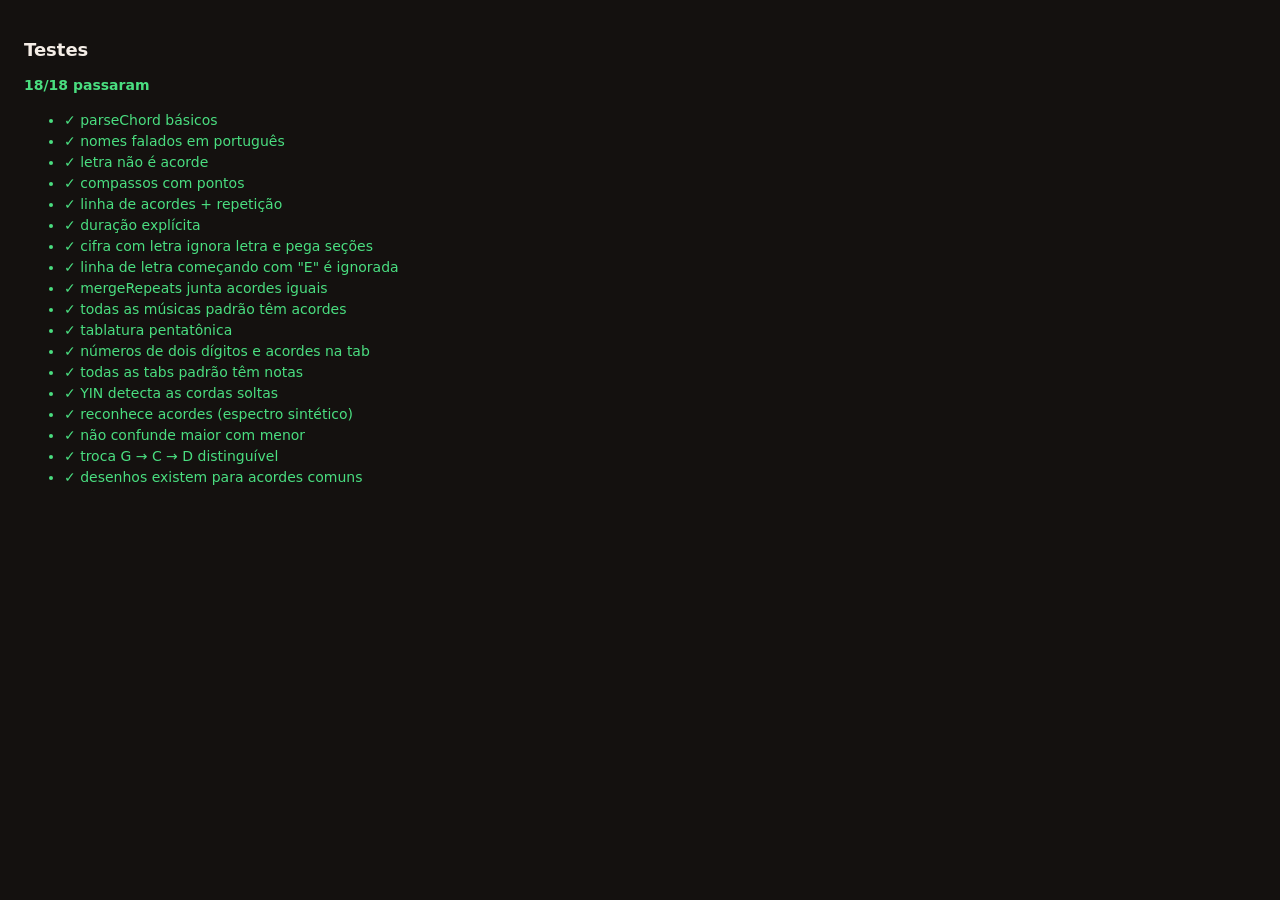
==== tests/index.html @ 34cdf6a3 "Palheta: app de treino de guitarra (PWA) Afinador, acompanhamento de acordes que segue o ritmo do gu" ====
<!doctype html>
<html lang="pt-BR">
<head>
  <meta charset="utf-8" />
  <title>Palheta — testes</title>
  <style>
    body { font: 14px/1.5 system-ui, sans-serif; background: #14110f; color: #f4ede6; padding: 16px; }
    .ok { color: #4ade80; } .fail { color: #f87171; } h1 { font-size: 18px; }
  </style>
</head>
<body>
  <h1>Testes</h1>
  <div id="summary"></div>
  <ul id="out"></ul>
  <script type="module">
    import { parseChord, isChordToken, midiToFreq } from '../js/music/theory.js';
    import { parseProgression, mergeRepeats } from '../js/music/songParser.js';
    import { parseTab } from '../js/music/tabParser.js';
    import { detectPitch } from '../js/audio/yin.js';
    import { computeChroma, recognizeChord } from '../js/audio/chroma.js';
    import { shapeFor, shapeMidis } from '../js/music/chordShapes.js';
    import { DEFAULT_SONGS, DEFAULT_TABS } from '../js/data/defaults.js';

    const results = [];
    const test = (name, fn) => {
      try { fn(); results.push([name, true]); }
      catch (e) { results.push([name, false, e.message]); }
    };
    const eq = (a, b, msg = '') => {
      const A = JSON.stringify(a), B = JSON.stringify(b);
      if (A !== B) throw new Error(`${msg} esperado ${B}, veio ${A}`);
    };
    const ok = (v, msg) => { if (!v) throw new Error(msg || 'falhou'); };

    // --- Teoria -----------------------------------------------------------
    test('parseChord básicos', () => {
      eq(parseChord('G').pcs, [7, 11, 2]);
      eq(parseChord('Am').pcs, [9, 0, 4]);
      eq(parseChord('F#m').root, 6);
      eq(parseChord('Bb').root, 10);
      eq(parseChord('D7').suffix, '7');
      eq(parseChord('C7M').suffix, 'maj7');
      eq(parseChord('Cmaj7').suffix, 'maj7');
      eq(parseChord('Bm7(b5)').suffix, 'm7b5');
      eq(parseChord('E5').suffix, '5');
      eq(parseChord('Asus4').suffix, 'sus4');
      eq(parseChord('D/F#').bass, 6);
      eq(parseChord('G°').quality, 'dim');
      eq(parseChord('C9').suffix, '9');
    });
    test('nomes falados em português', () => {
      eq(parseChord('C').spoken, 'Dó');
      eq(parseChord('Dm').spoken, 'Ré menor');
      eq(parseChord('F#m').spoken, 'Fá sustenido menor');
      eq(parseChord('Bb7').spoken, 'Si bemol com sétima');
      eq(parseChord('G7M').spoken, 'Sol com sétima maior');
    });
    test('letra não é acorde', () => {
      ['Amor', 'Bem', 'Eu', 'Dói', 'Chuva', 'Ele', 'Gente', 'Cada', 'Agora'].forEach((w) => ok(!isChordToken(w), w));
      ['E', 'A', 'Em7', 'C#m7(b5)', 'D/F#', 'G7M', 'A7(9)', 'Bb°'].forEach((w) => ok(isChordToken(w), w));
    });

    // --- Progressões --------------------------------------------------------
    test('compassos com pontos', () => {
      const p = parseProgression('| G . C . | D |', 4);
      eq(p.items.map((i) => [i.symbol, i.beats]), [['G', 2], ['C', 2], ['D', 4]]);
    });
    test('linha de acordes + repetição', () => {
      const p = parseProgression('C G Am F (2x)', 4);
      eq(p.items.length, 8);
      eq(p.items[4].symbol, 'C');
    });
    test('duração explícita', () => {
      const p = parseProgression('G:2 C:2 D:4', 4);
      eq(p.items.map((i) => i.beats), [2, 2, 4]);
    });
    test('cifra com letra ignora letra e pega seções', () => {
      const p = parseProgression(DEFAULT_SONGS.find((s) => s.id === 'ex-cifra').chords, 4);
      eq(p.items.map((i) => i.symbol), ['Em', 'D', 'C', 'D', 'Em', 'D', 'C', 'D', 'G', 'D/F#', 'Em', 'C', 'D', 'G']);
      eq(p.items[0].section, 'Intro');
      eq(p.items[8].section, 'Refrão');
      eq(p.ignoredLines, 4);
    });
    test('linha de letra começando com "E" é ignorada', () => {
      const p = parseProgression('G\nE o resto da frase\nC', 4);
      eq(p.items.map((i) => i.symbol), ['G', 'C']);
    });
    test('mergeRepeats junta acordes iguais', () => {
      const m = mergeRepeats(parseProgression('| G | G | C | G |', 4).items);
      eq(m.map((s) => [s.symbol, s.beats]), [['G', 8], ['C', 4], ['G', 4]]);
    });
    test('todas as músicas padrão têm acordes', () => {
      DEFAULT_SONGS.forEach((s) => ok(parseProgression(s.chords, s.beatsPerBar).items.length > 3, s.title));
    });

    // --- Tablatura ------------------------------------------------------------
    test('tablatura pentatônica', () => {
      const t = parseTab(DEFAULT_TABS[0].tab);
      eq(t.systems.length, 2);
      eq(t.events.length, 24);
      eq(t.events[0].notes[0], { string: 6, fret: 5, midi: 45 });   // A2
      eq(t.events[11].notes[0].midi, 72);                            // corda 1, casa 8 = C5
      eq(t.events[12].notes[0], { string: 1, fret: 8, midi: 72 });   // início da descida
    });
    test('números de dois dígitos e acordes na tab', () => {
      const t = parseTab('e|--12--|\nB|--13--|\nG|------|\nD|------|\nA|------|\nE|--0---|');
      eq(t.events.length, 1);
      eq(t.events[0].notes.map((n) => n.fret), [12, 13, 0]);
    });
    test('todas as tabs padrão têm notas', () => {
      DEFAULT_TABS.forEach((t) => ok(parseTab(t.tab).events.length >= 8, t.title));
    });

    // --- Áudio sintético ----------------------------------------------------
    const SR = 48000;
    function tone(freq, n = 2048) {
      const b = new Float32Array(n);
      for (let i = 0; i < n; i++) {
        let v = 0;
        for (let h = 1; h <= 6; h++) v += Math.sin(2 * Math.PI * freq * h * i / SR) / h;
        b[i] = v * 0.3;
      }
      return b;
    }
    test('YIN detecta as cordas soltas', () => {
      [40, 45, 50, 55, 59, 64, 76].forEach((m) => {
        const f = midiToFreq(m);
        const p = detectPitch(tone(f), SR);
        ok(p, 'sem detecção em ' + m);
        const cents = 1200 * Math.log2(p.freq / f);
        ok(Math.abs(cents) < 5, `midi ${m}: erro ${cents.toFixed(1)} cents`);
      });
    });

    // espectro sintético: picos nos harmônicos das notas do shape
    function spectrumFor(midis, fft = 8192) {
      const mags = new Float32Array(fft / 2);
      midis.forEach((m) => {
        const f0 = midiToFreq(m);
        for (let h = 1; h <= 8; h++) {
          const bin = (f0 * h) / (SR / fft);
          const i = Math.round(bin);
          if (i < mags.length - 1) {
            const a = 1 / h;
            mags[i] += a; mags[i - 1] += a * 0.4; mags[i + 1] += a * 0.4;
          }
        }
      });
      for (let i = 0; i < mags.length; i++) mags[i] += 0.002 * Math.random();
      return mags;
    }
    const chordsToTest = ['C', 'D', 'E', 'G', 'A', 'Am', 'Dm', 'Em', 'F', 'Bm', 'E7', 'A7', 'D7', 'G7', 'F#m', 'Cm', 'Bb'];
    test('reconhece acordes (espectro sintético)', () => {
      const fails = [];
      chordsToTest.forEach((sym) => {
        const ch = parseChord(sym);
        const chroma = computeChroma(spectrumFor(shapeMidis(shapeFor(ch))), SR, 8192);
        const r = recognizeChord(chroma, ch);
        if (!r.match) fails.push(`${sym}→${r.best.symbol} (${r.targetScore.toFixed(2)})`);
      });
      ok(!fails.length, 'falhou: ' + fails.join(', '));
    });
    test('não confunde maior com menor', () => {
      const pairs = [['C', 'Cm'], ['A', 'Am'], ['E', 'Em'], ['D', 'Dm'], ['G', 'Gm']];
      const fails = [];
      pairs.forEach(([maj, min]) => {
        const chroma = computeChroma(spectrumFor(shapeMidis(shapeFor(parseChord(maj)))), SR, 8192);
        if (recognizeChord(chroma, parseChord(min)).match) fails.push(`${maj} aceito como ${min}`);
        const chroma2 = computeChroma(spectrumFor(shapeMidis(shapeFor(parseChord(min)))), SR, 8192);
        if (recognizeChord(chroma2, parseChord(maj)).match) fails.push(`${min} aceito como ${maj}`);
      });
      ok(!fails.length, fails.join(', '));
    });
    test('troca G → C → D distinguível', () => {
      const G = parseChord('G'), C = parseChord('C'), D = parseChord('D');
      const chromaC = computeChroma(spectrumFor(shapeMidis(shapeFor(C))), SR, 8192);
      ok(!recognizeChord(chromaC, G).match, 'C aceito como G');
      ok(!recognizeChord(chromaC, D).match, 'C aceito como D');
    });
    test('desenhos existem para acordes comuns', () => {
      ['C', 'C#', 'Db', 'Eb', 'F#', 'Ab', 'Bb', 'Cm', 'C#m', 'Ebm', 'G#m', 'Bbm', 'F#7', 'C#m7', 'Bbmaj7', 'Bdim', 'Bm7(b5)', 'E5', 'D/F#']
        .forEach((s) => ok(shapeFor(parseChord(s)), s));
    });

    const out = document.getElementById('out');
    out.innerHTML = results.map(([n, pass, msg]) => `<li class="${pass ? 'ok' : 'fail'}">${pass ? '✓' : '✗'} ${n}${msg ? ' — ' + msg : ''}</li>`).join('');
    const failed = results.filter((r) => !r[1]).length;
    document.getElementById('summary').innerHTML = `<b class="${failed ? 'fail' : 'ok'}">${results.length - failed}/${results.length} passaram</b>`;
    window.__results = { total: results.length, failed, results };
  </script>
</body>
</html>
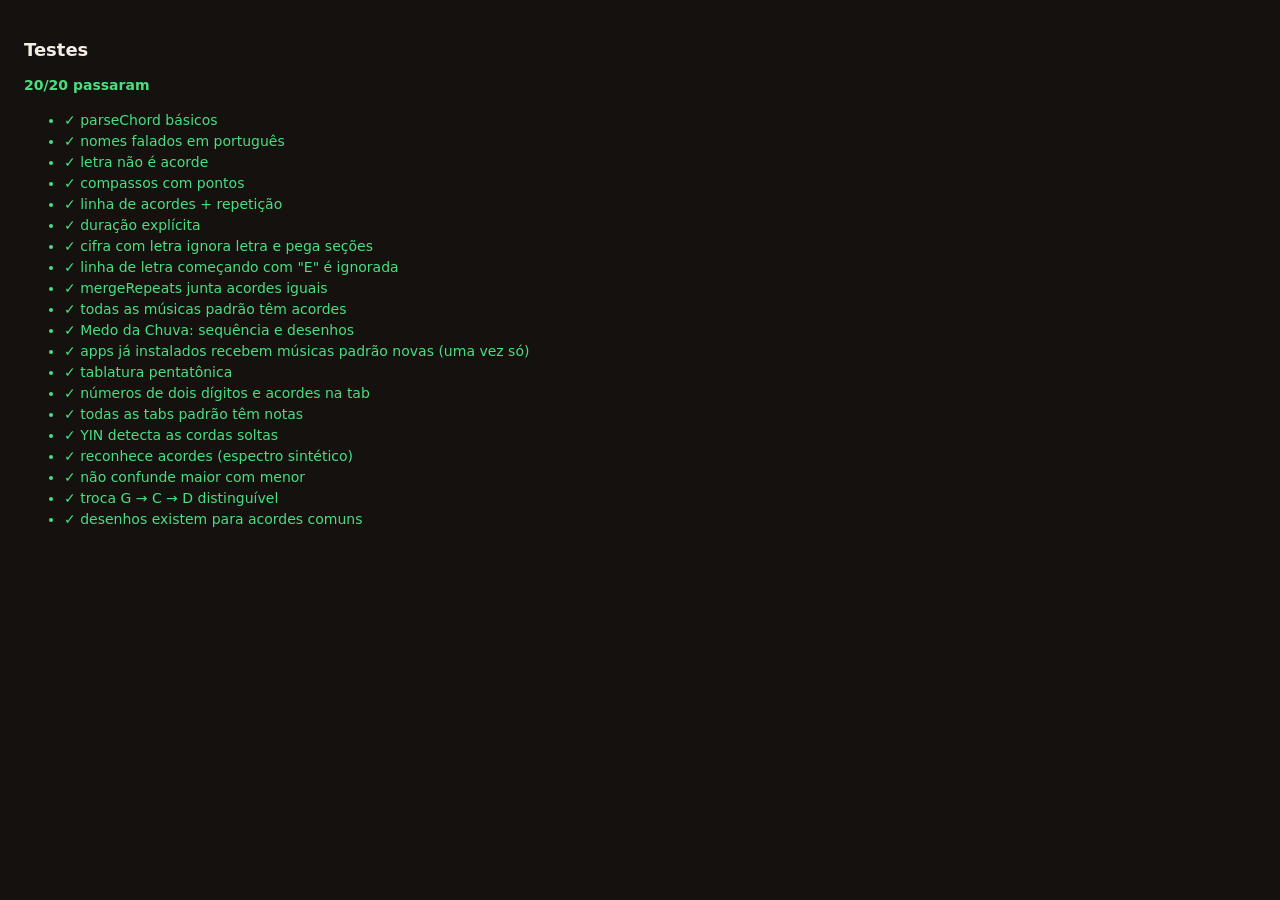
==== commit fc214df3: "Adiciona "Medo da Chuva" (Raul Seixas) e músicas padrão novas em apps já instalados - Sequência de a" ====
--- a/tests/index.html
+++ b/tests/index.html
@@ -22,10 +22,8 @@
     import { DEFAULT_SONGS, DEFAULT_TABS } from '../js/data/defaults.js';
 
     const results = [];
-    const test = (name, fn) => {
-      try { fn(); results.push([name, true]); }
-      catch (e) { results.push([name, false, e.message]); }
-    };
+    const queue = [];
+    const test = (name, fn) => queue.push([name, fn]);
     const eq = (a, b, msg = '') => {
       const A = JSON.stringify(a), B = JSON.stringify(b);
       if (A !== B) throw new Error(`${msg} esperado ${B}, veio ${A}`);
@@ -91,6 +89,36 @@
     });
     test('todas as músicas padrão têm acordes', () => {
       DEFAULT_SONGS.forEach((s) => ok(parseProgression(s.chords, s.beatsPerBar).items.length > 3, s.title));
+    });
+
+    test('Medo da Chuva: sequência e desenhos', () => {
+      const s = DEFAULT_SONGS.find((x) => x.id === 'raul-medo-da-chuva');
+      const p = parseProgression(s.chords, s.beatsPerBar);
+      eq(p.errors, []);
+      eq(p.items[0].section, 'Intro');
+      const merged = mergeRepeats(p.items);
+      eq(merged.slice(0, 8).map((m) => m.symbol), ['A7', 'D', 'G', 'G5/F#', 'D', 'A7', 'D', 'A7']);
+      eq(merged[merged.length - 1].symbol, 'D');
+      merged.forEach((m) => ok(shapeFor(m.chord), 'sem desenho: ' + m.symbol));
+    });
+    test('apps já instalados recebem músicas padrão novas (uma vez só)', async () => {
+      const { songs } = await import('../js/services/storage.js');
+      const backup = { s: localStorage.getItem('palheta:songs'), k: localStorage.getItem('palheta:songs:seeded') };
+      try {
+        // instalação antiga: só as 5 primeiras, usuário excluiu "ex-pop" e criou uma música
+        const legacy = DEFAULT_SONGS.filter((x) => x.id.startsWith('ex-') && x.id !== 'ex-pop');
+        localStorage.setItem('palheta:songs', JSON.stringify([{ id: 'minha', title: 'Minha', chords: 'G C' }, ...legacy]));
+        localStorage.removeItem('palheta:songs:seeded');
+        const ids = songs.all().map((x) => x.id);
+        ok(ids.includes('raul-medo-da-chuva'), 'Medo da Chuva não foi adicionada');
+        ok(!ids.includes('ex-pop'), 'música excluída voltou');
+        ok(ids.includes('minha'), 'música do usuário sumiu');
+        songs.remove('raul-medo-da-chuva');
+        ok(!songs.all().some((x) => x.id === 'raul-medo-da-chuva'), 'voltou depois de excluída');
+      } finally {
+        backup.s == null ? localStorage.removeItem('palheta:songs') : localStorage.setItem('palheta:songs', backup.s);
+        backup.k == null ? localStorage.removeItem('palheta:songs:seeded') : localStorage.setItem('palheta:songs:seeded', backup.k);
+      }
     });
 
     // --- Tablatura ------------------------------------------------------------
@@ -182,6 +210,11 @@
         .forEach((s) => ok(shapeFor(parseChord(s)), s));
     });
 
+    for (const [name, fn] of queue) {
+      try { await fn(); results.push([name, true]); }
+      catch (e) { results.push([name, false, e.message]); }
+    }
+
     const out = document.getElementById('out');
     out.innerHTML = results.map(([n, pass, msg]) => `<li class="${pass ? 'ok' : 'fail'}">${pass ? '✓' : '✗'} ${n}${msg ? ' — ' + msg : ''}</li>`).join('');
     const failed = results.filter((r) => !r[1]).length;
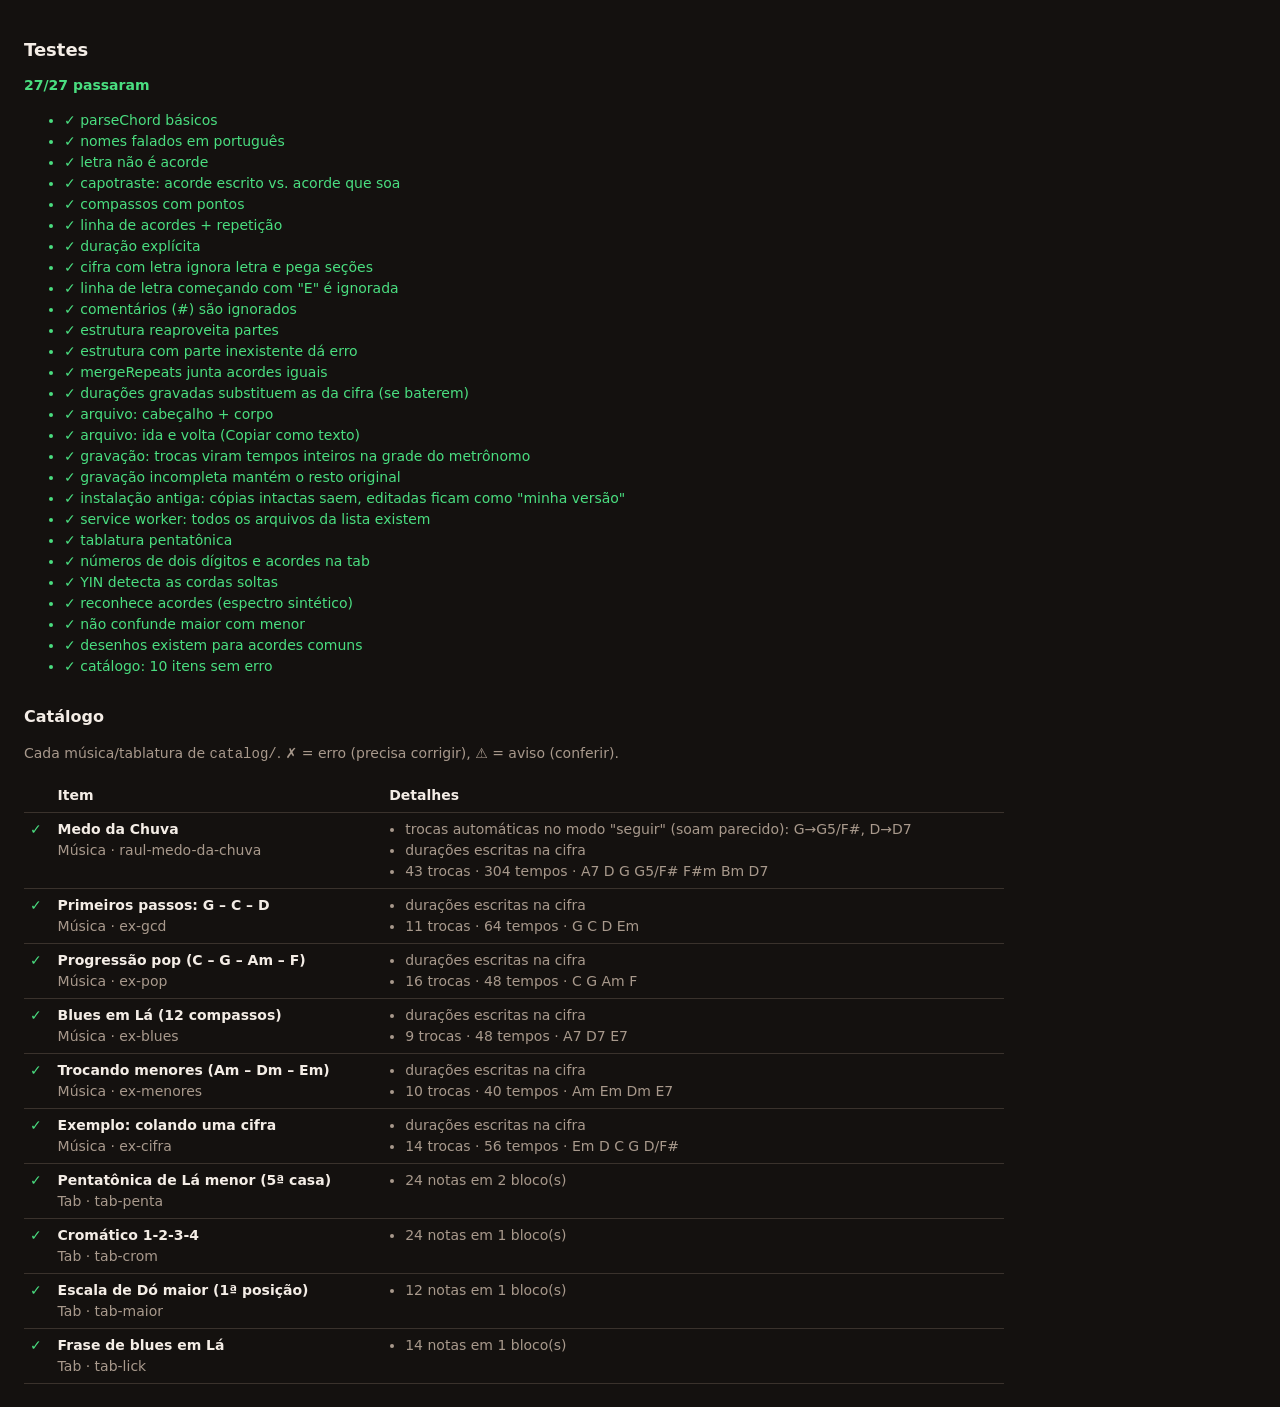
==== commit f545d395: "Catálogo de músicas, gravar durações tocando, busca/filtros e validação - Catálogo: músicas e tablat" ====
--- a/tests/index.html
+++ b/tests/index.html
@@ -4,22 +4,30 @@
   <meta charset="utf-8" />
   <title>Palheta — testes</title>
   <style>
-    body { font: 14px/1.5 system-ui, sans-serif; background: #14110f; color: #f4ede6; padding: 16px; }
-    .ok { color: #4ade80; } .fail { color: #f87171; } h1 { font-size: 18px; }
+    body { font: 14px/1.5 system-ui, sans-serif; background: #14110f; color: #f4ede6; padding: 16px; max-width: 980px; }
+    .ok { color: #4ade80; } .fail { color: #f87171; } .warn { color: #facc15; } .muted { color: #a8998c; }
+    h1 { font-size: 18px; } h2 { font-size: 16px; margin-top: 28px; }
+    table { border-collapse: collapse; width: 100%; } td, th { border-bottom: 1px solid #3a322c; padding: 6px; text-align: left; vertical-align: top; }
+    ul.msgs { margin: 0; padding-left: 16px; }
   </style>
 </head>
 <body>
   <h1>Testes</h1>
-  <div id="summary"></div>
+  <div id="summary">Rodando…</div>
   <ul id="out"></ul>
+  <h2>Catálogo</h2>
+  <p class="muted">Cada música/tablatura de <code>catalog/</code>. ✗ = erro (precisa corrigir), ⚠ = aviso (conferir).</p>
+  <div id="catalog"></div>
+
   <script type="module">
-    import { parseChord, isChordToken, midiToFreq } from '../js/music/theory.js';
-    import { parseProgression, mergeRepeats } from '../js/music/songParser.js';
+    import { parseChord, isChordToken, midiToFreq, transposeChord, soundingOffset, sameChordFamily } from '../js/music/theory.js';
+    import { parseProgression, mergeRepeats, songSegments } from '../js/music/songParser.js';
+    import { parseItemFile, songFromFile, tabFromFile, itemToFile, LEVELS } from '../js/music/songFile.js';
     import { parseTab } from '../js/music/tabParser.js';
     import { detectPitch } from '../js/audio/yin.js';
     import { computeChroma, recognizeChord } from '../js/audio/chroma.js';
     import { shapeFor, shapeMidis } from '../js/music/chordShapes.js';
-    import { DEFAULT_SONGS, DEFAULT_TABS } from '../js/data/defaults.js';
+    import { LEGACY_SONGS, LEGACY_TABS } from '../js/data/legacy.js';
 
     const results = [];
     const queue = [];
@@ -29,6 +37,17 @@
       if (A !== B) throw new Error(`${msg} esperado ${B}, veio ${A}`);
     };
     const ok = (v, msg) => { if (!v) throw new Error(msg || 'falhou'); };
+
+    // --- Catálogo (lido direto dos arquivos, sem mexer no armazenamento) -------
+    const index = await (await fetch('../catalog/index.json', { cache: 'no-cache' })).json();
+    const loadAll = (ids, folder, fromFile) => Promise.all(ids.map(async (id) => {
+      const r = await fetch(`../catalog/${folder}/${id}.txt`, { cache: 'no-cache' });
+      return { id, status: r.status, item: r.ok ? fromFile(id, await r.text()) : null };
+    }));
+    const catSongs = await loadAll(index.songs, 'songs', songFromFile);
+    const catTabs = await loadAll(index.tabs, 'tabs', tabFromFile);
+    const song = (id) => catSongs.find((s) => s.id === id)?.item;
+    const tabItem = (id) => catTabs.find((s) => s.id === id)?.item;
 
     // --- Teoria -----------------------------------------------------------
     test('parseChord básicos', () => {
@@ -57,6 +76,12 @@
       ['Amor', 'Bem', 'Eu', 'Dói', 'Chuva', 'Ele', 'Gente', 'Cada', 'Agora'].forEach((w) => ok(!isChordToken(w), w));
       ['E', 'A', 'Em7', 'C#m7(b5)', 'D/F#', 'G7M', 'A7(9)', 'Bb°'].forEach((w) => ok(isChordToken(w), w));
     });
+    test('capotraste: acorde escrito vs. acorde que soa', () => {
+      eq(transposeChord(parseChord('G'), 2).pcs, [9, 1, 4]); // G com capo 2 soa A
+      eq(soundingOffset({ capo: 3 }), 3);
+      eq(soundingOffset({ capo: 0, tuning: 'meioTom' }), -1);
+      eq(soundingOffset({ capo: 1, tuning: 'meioTom' }), 0);
+    });
 
     // --- Progressões --------------------------------------------------------
     test('compassos com pontos', () => {
@@ -69,74 +94,136 @@
       eq(p.items[4].symbol, 'C');
     });
     test('duração explícita', () => {
-      const p = parseProgression('G:2 C:2 D:4', 4);
-      eq(p.items.map((i) => i.beats), [2, 2, 4]);
+      eq(parseProgression('G:2 C:2 D:4', 4).items.map((i) => i.beats), [2, 2, 4]);
     });
     test('cifra com letra ignora letra e pega seções', () => {
-      const p = parseProgression(DEFAULT_SONGS.find((s) => s.id === 'ex-cifra').chords, 4);
+      const p = parseProgression(song('ex-cifra').chords, 4);
       eq(p.items.map((i) => i.symbol), ['Em', 'D', 'C', 'D', 'Em', 'D', 'C', 'D', 'G', 'D/F#', 'Em', 'C', 'D', 'G']);
       eq(p.items[0].section, 'Intro');
       eq(p.items[8].section, 'Refrão');
       eq(p.ignoredLines, 4);
     });
     test('linha de letra começando com "E" é ignorada', () => {
-      const p = parseProgression('G\nE o resto da frase\nC', 4);
+      eq(parseProgression('G\nE o resto da frase\nC', 4).items.map((i) => i.symbol), ['G', 'C']);
+    });
+    test('comentários (#) são ignorados', () => {
+      const p = parseProgression('# isso é um comentário\nG C', 4);
       eq(p.items.map((i) => i.symbol), ['G', 'C']);
+      eq(p.ignoredLines, 0);
+    });
+    test('estrutura reaproveita partes', () => {
+      const p = parseProgression('[A]\nG C\n[Refrão]\nD Em\nEstrutura: A, Refrão, A, refrao', 4);
+      eq(p.items.map((i) => i.symbol), ['G', 'C', 'D', 'Em', 'G', 'C', 'D', 'Em']);
+      eq(p.items[2].section, 'Refrão');
+      eq(p.errors, []);
+    });
+    test('estrutura com parte inexistente dá erro', () => {
+      const p = parseProgression('[A]\nG C\nEstrutura: A, B', 4);
+      ok(p.errors.some((e) => e.includes('B')), 'deveria acusar a parte B');
     });
     test('mergeRepeats junta acordes iguais', () => {
       const m = mergeRepeats(parseProgression('| G | G | C | G |', 4).items);
       eq(m.map((s) => [s.symbol, s.beats]), [['G', 8], ['C', 4], ['G', 4]]);
     });
-    test('todas as músicas padrão têm acordes', () => {
-      DEFAULT_SONGS.forEach((s) => ok(parseProgression(s.chords, s.beatsPerBar).items.length > 3, s.title));
-    });
-
-    test('Medo da Chuva: sequência e desenhos', () => {
-      const s = DEFAULT_SONGS.find((x) => x.id === 'raul-medo-da-chuva');
-      const p = parseProgression(s.chords, s.beatsPerBar);
-      eq(p.errors, []);
-      eq(p.items[0].section, 'Intro');
-      const merged = mergeRepeats(p.items);
-      eq(merged.slice(0, 8).map((m) => m.symbol), ['A7', 'D', 'G', 'G5/F#', 'D', 'A7', 'D', 'A7']);
-      eq(merged[merged.length - 1].symbol, 'D');
-      merged.forEach((m) => ok(shapeFor(m.chord), 'sem desenho: ' + m.symbol));
-    });
-    test('apps já instalados recebem músicas padrão novas (uma vez só)', async () => {
-      const { songs } = await import('../js/services/storage.js');
-      const backup = { s: localStorage.getItem('palheta:songs'), k: localStorage.getItem('palheta:songs:seeded') };
+    test('durações gravadas substituem as da cifra (se baterem)', () => {
+      const base = { chords: '| G | C | D |', beatsPerBar: 4 };
+      eq(songSegments({ ...base, durations: [2, 6, 4] }).segments.map((s) => s.beats), [2, 6, 4]);
+      const mismatch = songSegments({ ...base, durations: [2, 6] });
+      ok(mismatch.recordingMismatch, 'deveria acusar divergência');
+      eq(mismatch.segments.map((s) => s.beats), [4, 4, 4]);
+    });
+
+    // --- Formato de arquivo -------------------------------------------------
+    test('arquivo: cabeçalho + corpo', () => {
+      const { meta, body } = parseItemFile('titulo: Teste: com dois pontos\nartista: Fulano\ncapo: 2\nnivel: Intermediário\ntags: rock, mpb\nduracoes: 4 2,5 8\n\n[Intro]\nG C');
+      eq(meta.title, 'Teste: com dois pontos');
+      eq(meta.capo, 2);
+      eq(meta.level, 'intermediario');
+      eq(meta.tags, ['rock', 'mpb']);
+      eq(meta.durations, [4, 2.5, 8]);
+      eq(body, '[Intro]\nG C');
+    });
+    test('arquivo: ida e volta (Copiar como texto)', () => {
+      const s = song('raul-medo-da-chuva');
+      const again = songFromFile(s.id, itemToFile({ ...s, durations: [4, 4] }, 'song'));
+      ['title', 'artist', 'key', 'bpm', 'beatsPerBar', 'level', 'tags', 'chords'].forEach((k) => eq(again[k], s[k], k));
+      eq(again.durations, [4, 4]);
+      const t = tabItem('tab-penta');
+      eq(tabFromFile(t.id, itemToFile(t, 'tab')).tab, t.tab);
+    });
+
+    // --- Gravação de durações -----------------------------------------------
+    test('gravação: trocas viram tempos inteiros na grade do metrônomo', async () => {
+      const { ChordSession } = await import('../js/practice/chordSession.js');
+      const s = new ChordSession({ id: 'x', title: 'x', bpm: 120, beatsPerBar: 4, chords: '| G | C | D | Em |' }, { mode: 'record', bpm: 120 });
+      // simula: começou em t=10; trocas em 12.04 (4 t), 13.9 (≈8 t), 16.1 (≈12 t); parou em 18.0 (16 t)
+      Object.assign(s, { playStart: 10, beatSec: 0.5, latency: 0, segStart: 10, stopTime: 18.0, changeTimes: [12.04, 13.9, 16.1] });
+      s.state.index = 3;
+      const r = s.recordingSummary();
+      eq(r.durations, [4, 4, 4, 4]);
+      ok(r.complete, 'deveria estar completa');
+    });
+    test('gravação incompleta mantém o resto original', async () => {
+      const { ChordSession } = await import('../js/practice/chordSession.js');
+      const s = new ChordSession({ id: 'x', title: 'x', bpm: 60, beatsPerBar: 4, chords: '| G | C | D |' }, { mode: 'record', bpm: 60 });
+      Object.assign(s, { playStart: 0, beatSec: 1, latency: 0, segStart: 2, stopTime: 3, changeTimes: [2.1] });
+      s.state.index = 1;
+      const r = s.recordingSummary();
+      eq(r.durations, [2, 4, 4]);
+      ok(!r.complete, 'não deveria estar completa');
+    });
+
+    // --- Migração de instalações antigas -------------------------------------
+    test('instalação antiga: cópias intactas saem, editadas ficam como "minha versão"', async () => {
+      const st = await import('../js/services/storage.js');
+      const keys = ['songs', 'tabs', 'migrated', 'songs:seeded'];
+      const backup = Object.fromEntries(keys.map((k) => [k, localStorage.getItem('palheta:' + k)]));
       try {
-        // instalação antiga: só as 5 primeiras, usuário excluiu "ex-pop" e criou uma música
-        const legacy = DEFAULT_SONGS.filter((x) => x.id.startsWith('ex-') && x.id !== 'ex-pop');
-        localStorage.setItem('palheta:songs', JSON.stringify([{ id: 'minha', title: 'Minha', chords: 'G C' }, ...legacy]));
-        localStorage.removeItem('palheta:songs:seeded');
-        const ids = songs.all().map((x) => x.id);
-        ok(ids.includes('raul-medo-da-chuva'), 'Medo da Chuva não foi adicionada');
-        ok(!ids.includes('ex-pop'), 'música excluída voltou');
-        ok(ids.includes('minha'), 'música do usuário sumiu');
-        songs.remove('raul-medo-da-chuva');
-        ok(!songs.all().some((x) => x.id === 'raul-medo-da-chuva'), 'voltou depois de excluída');
+        const edited = { ...LEGACY_SONGS.find((x) => x.id === 'ex-blues'), chords: '| A7 | E7 |' };
+        localStorage.setItem('palheta:songs', JSON.stringify([
+          { id: 'minha', title: 'Minha', chords: 'G C', bpm: 80 },
+          ...LEGACY_SONGS.filter((x) => x.id !== 'ex-blues'),
+          edited,
+        ]));
+        localStorage.setItem('palheta:tabs', JSON.stringify(LEGACY_TABS));
+        localStorage.removeItem('palheta:migrated');
+        st.migrateLegacy(index.songs.concat(index.tabs));
+        const ids = st.userSongs.all().map((x) => x.id);
+        eq(ids, ['minha', 'ex-blues-minha']);
+        eq(st.userSongs.get('ex-blues-minha').title, 'Blues em Lá (12 compassos) (minha versão)');
+        eq(st.userTabs.all(), []);
+        // não roda de novo
+        localStorage.setItem('palheta:songs', JSON.stringify([LEGACY_SONGS[0]]));
+        st.migrateLegacy(index.songs);
+        eq(st.userSongs.all().length, 1);
       } finally {
-        backup.s == null ? localStorage.removeItem('palheta:songs') : localStorage.setItem('palheta:songs', backup.s);
-        backup.k == null ? localStorage.removeItem('palheta:songs:seeded') : localStorage.setItem('palheta:songs:seeded', backup.k);
+        keys.forEach((k) => backup[k] == null ? localStorage.removeItem('palheta:' + k) : localStorage.setItem('palheta:' + k, backup[k]));
       }
+    });
+
+    // --- Offline ---------------------------------------------------------------
+    test('service worker: todos os arquivos da lista existem', async () => {
+      const src = await (await fetch('../sw.js', { cache: 'no-cache' })).text();
+      const files = [...src.matchAll(/'\.\/([^']*)'/g)].map((m) => m[1]).filter((f) => f && !f.includes('${'));
+      ok(files.length > 20, 'lista curta demais');
+      const missing = [];
+      await Promise.all(files.map(async (f) => { const r = await fetch('../' + f, { method: 'HEAD', cache: 'no-cache' }); if (!r.ok) missing.push(f); }));
+      ok(!missing.length, 'faltando: ' + missing.join(', '));
     });
 
     // --- Tablatura ------------------------------------------------------------
     test('tablatura pentatônica', () => {
-      const t = parseTab(DEFAULT_TABS[0].tab);
+      const t = parseTab(tabItem('tab-penta').tab);
       eq(t.systems.length, 2);
       eq(t.events.length, 24);
-      eq(t.events[0].notes[0], { string: 6, fret: 5, midi: 45 });   // A2
-      eq(t.events[11].notes[0].midi, 72);                            // corda 1, casa 8 = C5
-      eq(t.events[12].notes[0], { string: 1, fret: 8, midi: 72 });   // início da descida
+      eq(t.events[0].notes[0], { string: 6, fret: 5, midi: 45 });
+      eq(t.events[11].notes[0].midi, 72);
+      eq(t.events[12].notes[0], { string: 1, fret: 8, midi: 72 });
     });
     test('números de dois dígitos e acordes na tab', () => {
       const t = parseTab('e|--12--|\nB|--13--|\nG|------|\nD|------|\nA|------|\nE|--0---|');
       eq(t.events.length, 1);
       eq(t.events[0].notes.map((n) => n.fret), [12, 13, 0]);
-    });
-    test('todas as tabs padrão têm notas', () => {
-      DEFAULT_TABS.forEach((t) => ok(parseTab(t.tab).events.length >= 8, t.title));
     });
 
     // --- Áudio sintético ----------------------------------------------------
@@ -160,14 +247,12 @@
       });
     });
 
-    // espectro sintético: picos nos harmônicos das notas do shape
     function spectrumFor(midis, fft = 8192) {
       const mags = new Float32Array(fft / 2);
       midis.forEach((m) => {
         const f0 = midiToFreq(m);
         for (let h = 1; h <= 8; h++) {
-          const bin = (f0 * h) / (SR / fft);
-          const i = Math.round(bin);
+          const i = Math.round((f0 * h) / (SR / fft));
           if (i < mags.length - 1) {
             const a = 1 / h;
             mags[i] += a; mags[i - 1] += a * 0.4; mags[i + 1] += a * 0.4;
@@ -177,49 +262,93 @@
       for (let i = 0; i < mags.length; i++) mags[i] += 0.002 * Math.random();
       return mags;
     }
-    const chordsToTest = ['C', 'D', 'E', 'G', 'A', 'Am', 'Dm', 'Em', 'F', 'Bm', 'E7', 'A7', 'D7', 'G7', 'F#m', 'Cm', 'Bb'];
+    const chromaOf = (chord) => computeChroma(spectrumFor(shapeMidis(shapeFor(chord))), SR, 8192);
+
     test('reconhece acordes (espectro sintético)', () => {
       const fails = [];
-      chordsToTest.forEach((sym) => {
+      ['C', 'D', 'E', 'G', 'A', 'Am', 'Dm', 'Em', 'F', 'Bm', 'E7', 'A7', 'D7', 'G7', 'F#m', 'Cm', 'Bb'].forEach((sym) => {
         const ch = parseChord(sym);
-        const chroma = computeChroma(spectrumFor(shapeMidis(shapeFor(ch))), SR, 8192);
-        const r = recognizeChord(chroma, ch);
+        const r = recognizeChord(chromaOf(ch), ch);
         if (!r.match) fails.push(`${sym}→${r.best.symbol} (${r.targetScore.toFixed(2)})`);
       });
       ok(!fails.length, 'falhou: ' + fails.join(', '));
     });
     test('não confunde maior com menor', () => {
-      const pairs = [['C', 'Cm'], ['A', 'Am'], ['E', 'Em'], ['D', 'Dm'], ['G', 'Gm']];
       const fails = [];
-      pairs.forEach(([maj, min]) => {
-        const chroma = computeChroma(spectrumFor(shapeMidis(shapeFor(parseChord(maj)))), SR, 8192);
-        if (recognizeChord(chroma, parseChord(min)).match) fails.push(`${maj} aceito como ${min}`);
-        const chroma2 = computeChroma(spectrumFor(shapeMidis(shapeFor(parseChord(min)))), SR, 8192);
-        if (recognizeChord(chroma2, parseChord(maj)).match) fails.push(`${min} aceito como ${maj}`);
+      [['C', 'Cm'], ['A', 'Am'], ['E', 'Em'], ['D', 'Dm'], ['G', 'Gm']].forEach(([maj, min]) => {
+        if (recognizeChord(chromaOf(parseChord(maj)), parseChord(min)).match) fails.push(`${maj} aceito como ${min}`);
+        if (recognizeChord(chromaOf(parseChord(min)), parseChord(maj)).match) fails.push(`${min} aceito como ${maj}`);
       });
       ok(!fails.length, fails.join(', '));
-    });
-    test('troca G → C → D distinguível', () => {
-      const G = parseChord('G'), C = parseChord('C'), D = parseChord('D');
-      const chromaC = computeChroma(spectrumFor(shapeMidis(shapeFor(C))), SR, 8192);
-      ok(!recognizeChord(chromaC, G).match, 'C aceito como G');
-      ok(!recognizeChord(chromaC, D).match, 'C aceito como D');
     });
     test('desenhos existem para acordes comuns', () => {
       ['C', 'C#', 'Db', 'Eb', 'F#', 'Ab', 'Bb', 'Cm', 'C#m', 'Ebm', 'G#m', 'Bbm', 'F#7', 'C#m7', 'Bbmaj7', 'Bdim', 'Bm7(b5)', 'E5', 'D/F#']
         .forEach((s) => ok(shapeFor(parseChord(s)), s));
     });
 
+    // --- Validação do catálogo (uma linha por item) ---------------------------
+    const report = [];
+    function checkSong({ id, status, item }) {
+      const errors = [], warnings = [], info = [];
+      if (!item) { errors.push(`arquivo não encontrado (HTTP ${status})`); return { id, errors, warnings, info }; }
+      if (!item.title || item.title === 'Sem título') errors.push('sem título');
+      if (!item.artist) warnings.push('sem artista');
+      if (!LEVELS.includes(item.level)) errors.push('nível inválido');
+      if (!item.key) warnings.push('sem tom');
+      const p = parseProgression(item.chords, item.beatsPerBar);
+      p.errors.forEach((e) => errors.push(e));
+      p.warnings.forEach((w) => warnings.push(w));
+      const { segments, recordingMismatch } = songSegments(item);
+      if (!segments.length) errors.push('nenhum acorde');
+      if (recordingMismatch) errors.push(`"duracoes" tem ${item.durations.length} valores, a música tem ${segments.length} trocas`);
+      const offset = soundingOffset(item);
+      const unknown = new Set(), noShape = new Set(), notRecognized = new Set();
+      segments.forEach((s) => {
+        if (!shapeFor(s.chord)) noShape.add(s.symbol);
+        const target = transposeChord(s.chord, offset);
+        if (!recognizeChord(computeChroma(spectrumFor(shapeMidis(shapeFor(s.chord)).map((m) => m + offset)), SR, 8192), target).match) notRecognized.add(s.symbol);
+      });
+      if (noShape.size) errors.push('sem desenho: ' + [...noShape].join(', '));
+      if (notRecognized.size) warnings.push('o detector não reconheceu (teste sintético): ' + [...notRecognized].join(', '));
+      const fam = [];
+      for (let i = 0; i < segments.length - 1; i++) {
+        if (sameChordFamily(segments[i].chord, segments[i + 1].chord)) fam.push(`${segments[i].symbol}→${segments[i + 1].symbol}`);
+      }
+      if (fam.length) info.push(`trocas automáticas no modo "seguir" (soam parecido): ${[...new Set(fam)].join(', ')}`);
+      info.push(item.durations ? 'durações gravadas tocando' : 'durações escritas na cifra');
+      info.push(`${segments.length} trocas · ${segments.reduce((a, s) => a + s.beats, 0)} tempos · ${[...new Set(segments.map((s) => s.symbol))].join(' ')}`);
+      return { id, title: item.title, errors, warnings, info };
+    }
+    function checkTab({ id, status, item }) {
+      const errors = [], warnings = [], info = [];
+      if (!item) { errors.push(`arquivo não encontrado (HTTP ${status})`); return { id, errors, warnings, info }; }
+      if (!LEVELS.includes(item.level)) errors.push('nível inválido');
+      const t = parseTab(item.tab, item.tuning);
+      t.errors.forEach((e) => errors.push(e));
+      if (t.events.length < 4) errors.push(`só ${t.events.length} notas`);
+      info.push(`${t.events.length} notas em ${t.systems.length} bloco(s)`);
+      return { id, title: item.title, errors, warnings, info };
+    }
+    catSongs.forEach((s) => report.push({ kind: 'Música', ...checkSong(s) }));
+    catTabs.forEach((t) => report.push({ kind: 'Tab', ...checkTab(t) }));
+    test(`catálogo: ${report.length} itens sem erro`, () => {
+      const bad = report.filter((r) => r.errors.length);
+      ok(!bad.length, bad.map((r) => `${r.id}: ${r.errors.join('; ')}`).join(' | '));
+    });
+
     for (const [name, fn] of queue) {
       try { await fn(); results.push([name, true]); }
       catch (e) { results.push([name, false, e.message]); }
     }
 
-    const out = document.getElementById('out');
-    out.innerHTML = results.map(([n, pass, msg]) => `<li class="${pass ? 'ok' : 'fail'}">${pass ? '✓' : '✗'} ${n}${msg ? ' — ' + msg : ''}</li>`).join('');
+    document.getElementById('out').innerHTML = results.map(([n, pass, msg]) => `<li class="${pass ? 'ok' : 'fail'}">${pass ? '✓' : '✗'} ${n}${msg ? ' — ' + msg : ''}</li>`).join('');
     const failed = results.filter((r) => !r[1]).length;
     document.getElementById('summary').innerHTML = `<b class="${failed ? 'fail' : 'ok'}">${results.length - failed}/${results.length} passaram</b>`;
-    window.__results = { total: results.length, failed, results };
+    document.getElementById('catalog').innerHTML = `<table><thead><tr><th></th><th>Item</th><th>Detalhes</th></tr></thead><tbody>${report.map((r) => `
+      <tr><td class="${r.errors.length ? 'fail' : r.warnings.length ? 'warn' : 'ok'}">${r.errors.length ? '✗' : r.warnings.length ? '⚠' : '✓'}</td>
+      <td><b>${r.title || r.id}</b><br><span class="muted">${r.kind} · ${r.id}</span></td>
+      <td><ul class="msgs">${[...r.errors.map((m) => `<li class="fail">${m}</li>`), ...r.warnings.map((m) => `<li class="warn">${m}</li>`), ...r.info.map((m) => `<li class="muted">${m}</li>`)].join('')}</ul></td></tr>`).join('')}</tbody></table>`;
+    window.__results = { total: results.length, failed, results, report };
   </script>
 </body>
 </html>
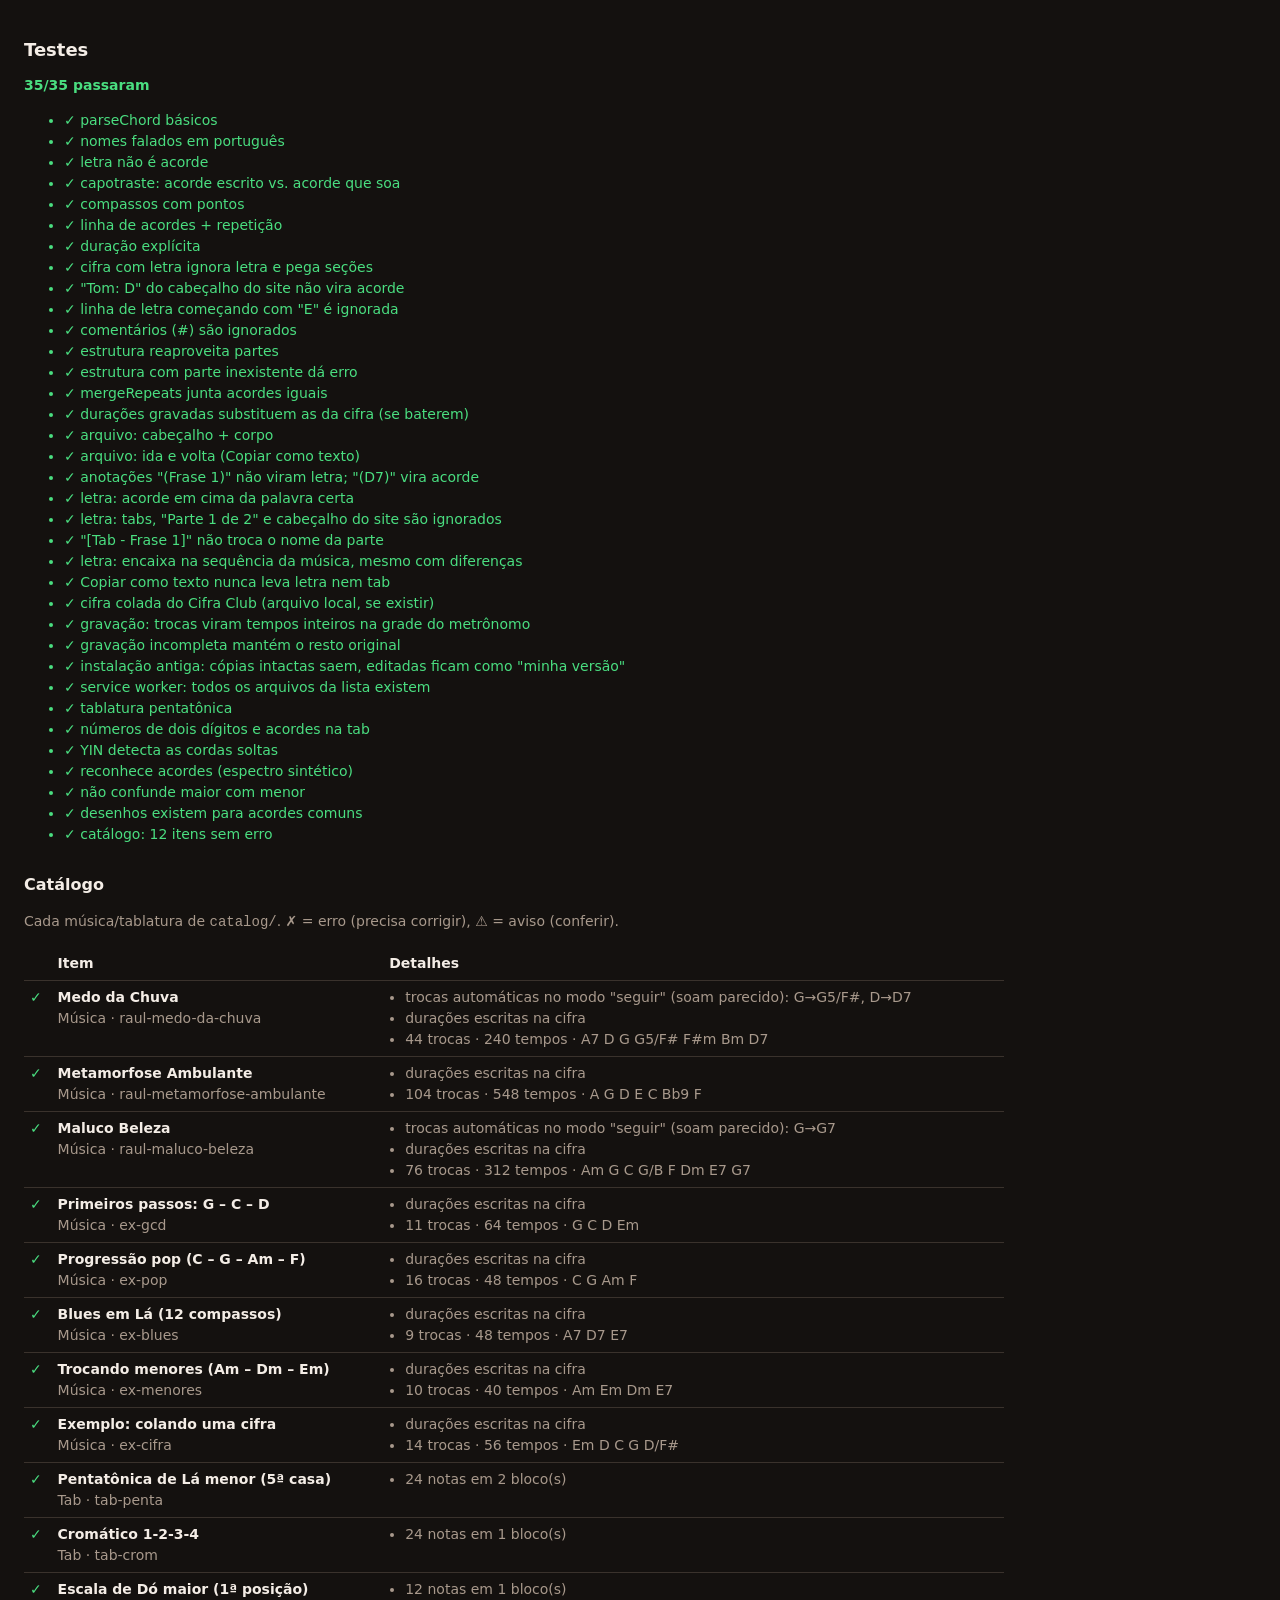
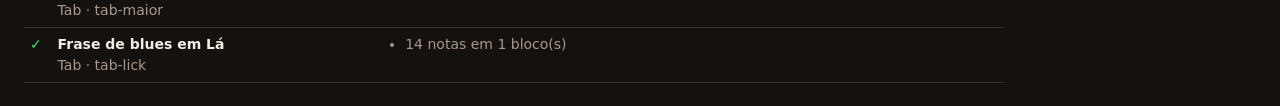
==== commit a37686f2: "Letra sincronizada (só no aparelho) e detecção tolerante a quem canta - "Adicionar letra": cola a ci" ====
--- a/tests/index.html
+++ b/tests/index.html
@@ -28,6 +28,7 @@
     import { computeChroma, recognizeChord } from '../js/audio/chroma.js';
     import { shapeFor, shapeMidis } from '../js/music/chordShapes.js';
     import { LEGACY_SONGS, LEGACY_TABS } from '../js/data/legacy.js';
+    import { parseCifra, alignLyrics, lineFor, wordAt } from '../js/music/lyrics.js';
 
     const results = [];
     const queue = [];
@@ -103,6 +104,9 @@
       eq(p.items[8].section, 'Refrão');
       eq(p.ignoredLines, 4);
     });
+    test('"Tom: D" do cabeçalho do site não vira acorde', () => {
+      eq(parseProgression('Tom:  D\nCapotraste: 2\n\n[Intro] A7 G', 4).items.map((i) => i.symbol), ['A7', 'G']);
+    });
     test('linha de letra começando com "E" é ignorada', () => {
       eq(parseProgression('G\nE o resto da frase\nC', 4).items.map((i) => i.symbol), ['G', 'C']);
     });
@@ -146,10 +150,65 @@
     test('arquivo: ida e volta (Copiar como texto)', () => {
       const s = song('raul-medo-da-chuva');
       const again = songFromFile(s.id, itemToFile({ ...s, durations: [4, 4] }, 'song'));
-      ['title', 'artist', 'key', 'bpm', 'beatsPerBar', 'level', 'tags', 'chords'].forEach((k) => eq(again[k], s[k], k));
+      ['title', 'artist', 'key', 'bpm', 'beatsPerBar', 'level', 'tags'].forEach((k) => eq(again[k], s[k], k));
+      const seq = (x) => parseProgression(x.chords, 4).items.map((i) => [i.symbol, i.beats, i.section]);
+      eq(seq(again), seq(s), 'acordes');
       eq(again.durations, [4, 4]);
       const t = tabItem('tab-penta');
       eq(tabFromFile(t.id, itemToFile(t, 'tab')).tab, t.tab);
+    });
+
+    // --- Letra ------------------------------------------------------------------
+    test('anotações "(Frase 1)" não viram letra; "(D7)" vira acorde', () => {
+      const p = parseProgression('D        A7 (Frase 1)\n    (Frase 2)     D\nA7    D (Frase 4) (D7)', 4);
+      eq(p.items.map((i) => i.symbol), ['D', 'A7', 'D', 'A7', 'D', 'D7']);
+    });
+    test('letra: acorde em cima da palavra certa', () => {
+      const lines = parseCifra('Tom: G\n\n[Refrão]\nEm          D\nAqui vai a letra da música\n  C (Frase 2)\nOutra linha\nG D\n');
+      eq(lines.length, 3);
+      eq(lines[0].section, 'Refrão');
+      eq(lines[0].chords.map((c) => [c.symbol, c.col]), [['Em', 0], ['D', 12]]);
+      const w = wordAt(lines[0].lyric, 12);
+      eq(lines[0].lyric.slice(w[0], w[1]), 'letra');
+      eq(lines[1].chords.map((c) => c.symbol), ['C']);
+      eq(lines[2].lyric, null); // linha só de acordes = instrumental
+    });
+    test('letra: tabs, "Parte 1 de 2" e cabeçalho do site são ignorados', () => {
+      const lines = parseCifra('Tom:  D\n\n[Tab - Intro]\n\nParte 1 de 2\nE|---------3---| \nB|-----3-------| \nG|---------------|\nD|---------------|\nA|---------------|\nE|---------------|\n\n[Intro] A7  D\n');
+      eq(lines.map((l) => [l.section, l.chords.map((c) => c.symbol)]), [['Intro', ['A7', 'D']]]);
+    });
+    test('"[Tab - Frase 1]" não troca o nome da parte', () => {
+      const lines = parseCifra('[Primeira Parte]\n\n[Tab - Frase 1]\nE|---3---3---3---|\n\nD      A7\numa linha\n');
+      eq(lines[0].section, 'Primeira Parte');
+      eq(parseProgression('[Refrão]\n[Tab - Frase 2]\nG D', 4).items[0].section, 'Refrão');
+    });
+    test('letra: encaixa na sequência da música, mesmo com diferenças', () => {
+      const segs = songSegments({ chords: '| G | C | D | Em | C | D |', beatsPerBar: 4 }).segments;
+      // cifra colada sem o primeiro C e com um Am a mais
+      const lines = parseCifra('G      D\nlinha um da letra\nAm   Em\nlinha dois da letra\nC        D\nlinha três');
+      const al = alignLyrics(segs, lines);
+      eq(al.anchors.map((a) => a && a.line), [0, null, 0, 1, 2, 2]);
+      eq(lineFor(al, 1).line, 0); // C sem âncora: fica na linha anterior
+      ok(al.matched === 5, 'deveria encaixar 5 de 6');
+    });
+    test('Copiar como texto nunca leva letra nem tab', () => {
+      const cifra = '[Intro] A7  D\n\nE|---3---3---3---| \n\n[Primeira parte]\nD          A7 (Frase 1)\nUma letra qualquer aqui\n    G\nOutra linha de letra\nEstrutura: Intro, Primeira parte';
+      const out = itemToFile({ title: 't', chords: cifra }, 'song');
+      ok(!/letra|E\|/.test(out), 'vazou letra/tab: ' + out);
+      eq(parseProgression(out.split('\n\n').slice(1).join('\n\n'), 4).items.map((i) => i.symbol), parseProgression(cifra, 4).items.map((i) => i.symbol));
+    });
+    test('cifra colada do Cifra Club (arquivo local, se existir)', async () => {
+      const r = await fetch('../private/medo-da-chuva-cifra.txt', { cache: 'no-cache' });
+      if (!r.ok) return; // só existe no computador de desenvolvimento (nunca publicado)
+      const text = await r.text();
+      const lines = parseCifra(text);
+      const segs = songSegments(song('raul-medo-da-chuva')).segments;
+      const al = alignLyrics(segs, lines);
+      window.__privateLyrics = { lyricLines: lines.filter((l) => l.lyric).length, instrumental: lines.filter((l) => !l.lyric).length, matched: al.matched, total: al.total, unmatched: al.anchors.map((a, i) => (a ? null : `${i}:${segs[i].symbol}(${segs[i].section})`)).filter(Boolean) };
+      ok(al.matched / al.total >= 0.9, `encaixou só ${al.matched}/${al.total}`);
+      // a cifra colada vira a mesma sequência de acordes do catálogo
+      const pasted = mergeRepeats(parseProgression(text, 4).items).map((s) => s.symbol);
+      eq(pasted, segs.map((s) => s.symbol), 'acordes da cifra colada vs catálogo');
     });
 
     // --- Gravação de durações -----------------------------------------------
